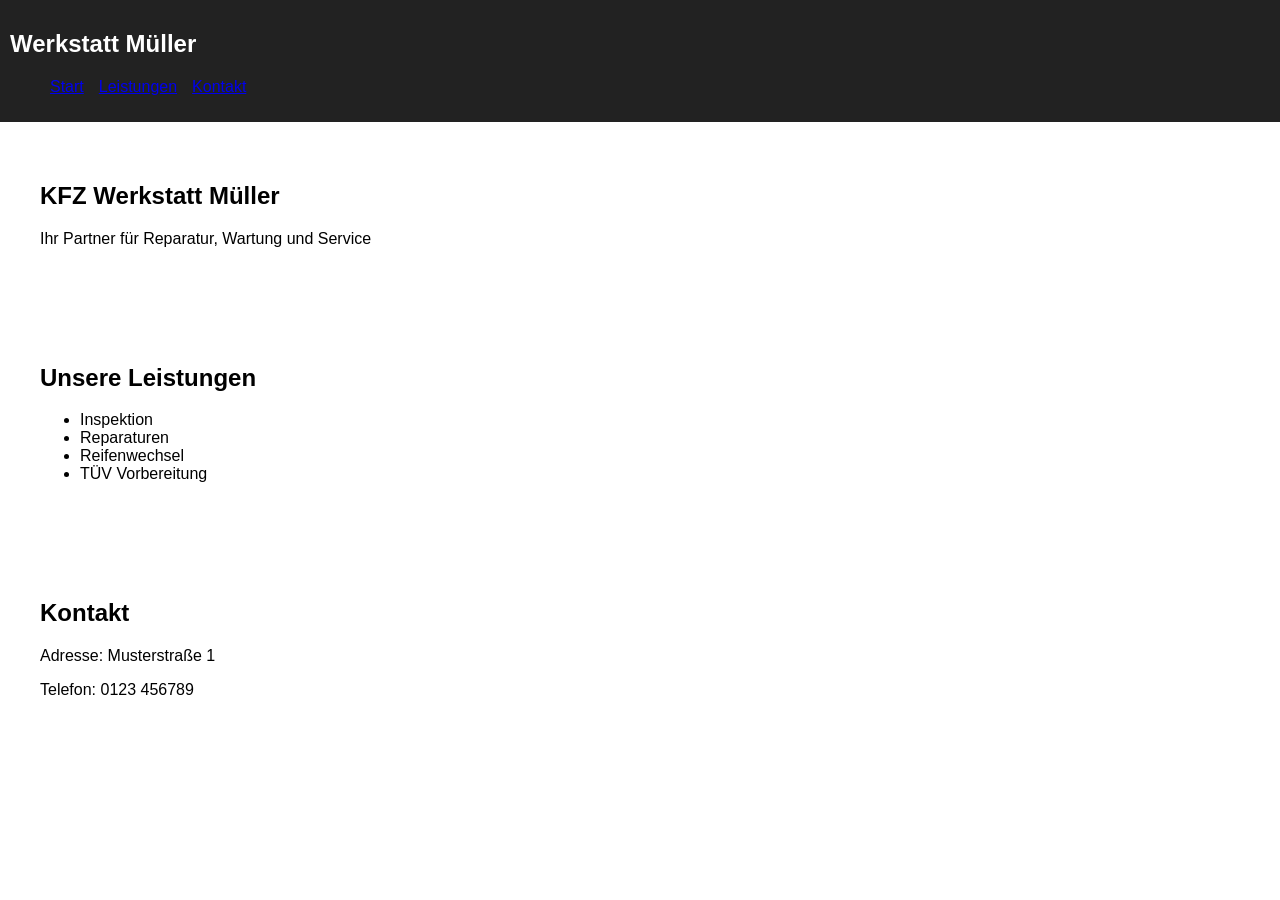
==== Index.HTML @ 5f13ccb9 "Grundstruktur erstellt" ====
<!DOCTYPE html>
<html lang="de">
<head>
    <meta charset="UTF-8">
    <meta name="viewport" content="width=device-width, initial-scale=1.0">
    <title>KFZ Werkstatt Müller</title>
    <link rel="stylesheet" href="css/style.css">
</head>

<body>

    <!-- Navigation -->
    <header>
        <nav>
            <h2>Werkstatt Müller</h2>
            <ul>
                <li><a href="#home">Start</a></li>
                <li><a href="#leistungen">Leistungen</a></li>
                <li><a href="#kontakt">Kontakt</a></li>
            </ul>
        </nav>
    </header>

    <!-- Startbereich -->
    <section id="home">
        <h1>KFZ Werkstatt Müller</h1>
        <p>Ihr Partner für Reparatur, Wartung und Service</p>
    </section>

    <!-- Leistungen -->
    <section id="leistungen">
        <h2>Unsere Leistungen</h2>
        <ul>
            <li>Inspektion</li>
            <li>Reparaturen</li>
            <li>Reifenwechsel</li>
            <li>TÜV Vorbereitung</li>
        </ul>
    </section>

    <!-- Kontakt -->
    <section id="kontakt">
        <h2>Kontakt</h2>
        <p>Adresse: Musterstraße 1</p>
        <p>Telefon: 0123 456789</p>
    </section>

    <script src="js/script.js"></script>
</body>
</html>
---- css/style.css ----
body {
    margin: 0;
    font-family: Arial, sans-serif;
}

header {
    background: #222;
    color: white;
    padding: 10px;
}

nav ul {
    list-style: none;
    display: flex;
    gap: 15px;
}

section {
    padding: 40px;
}
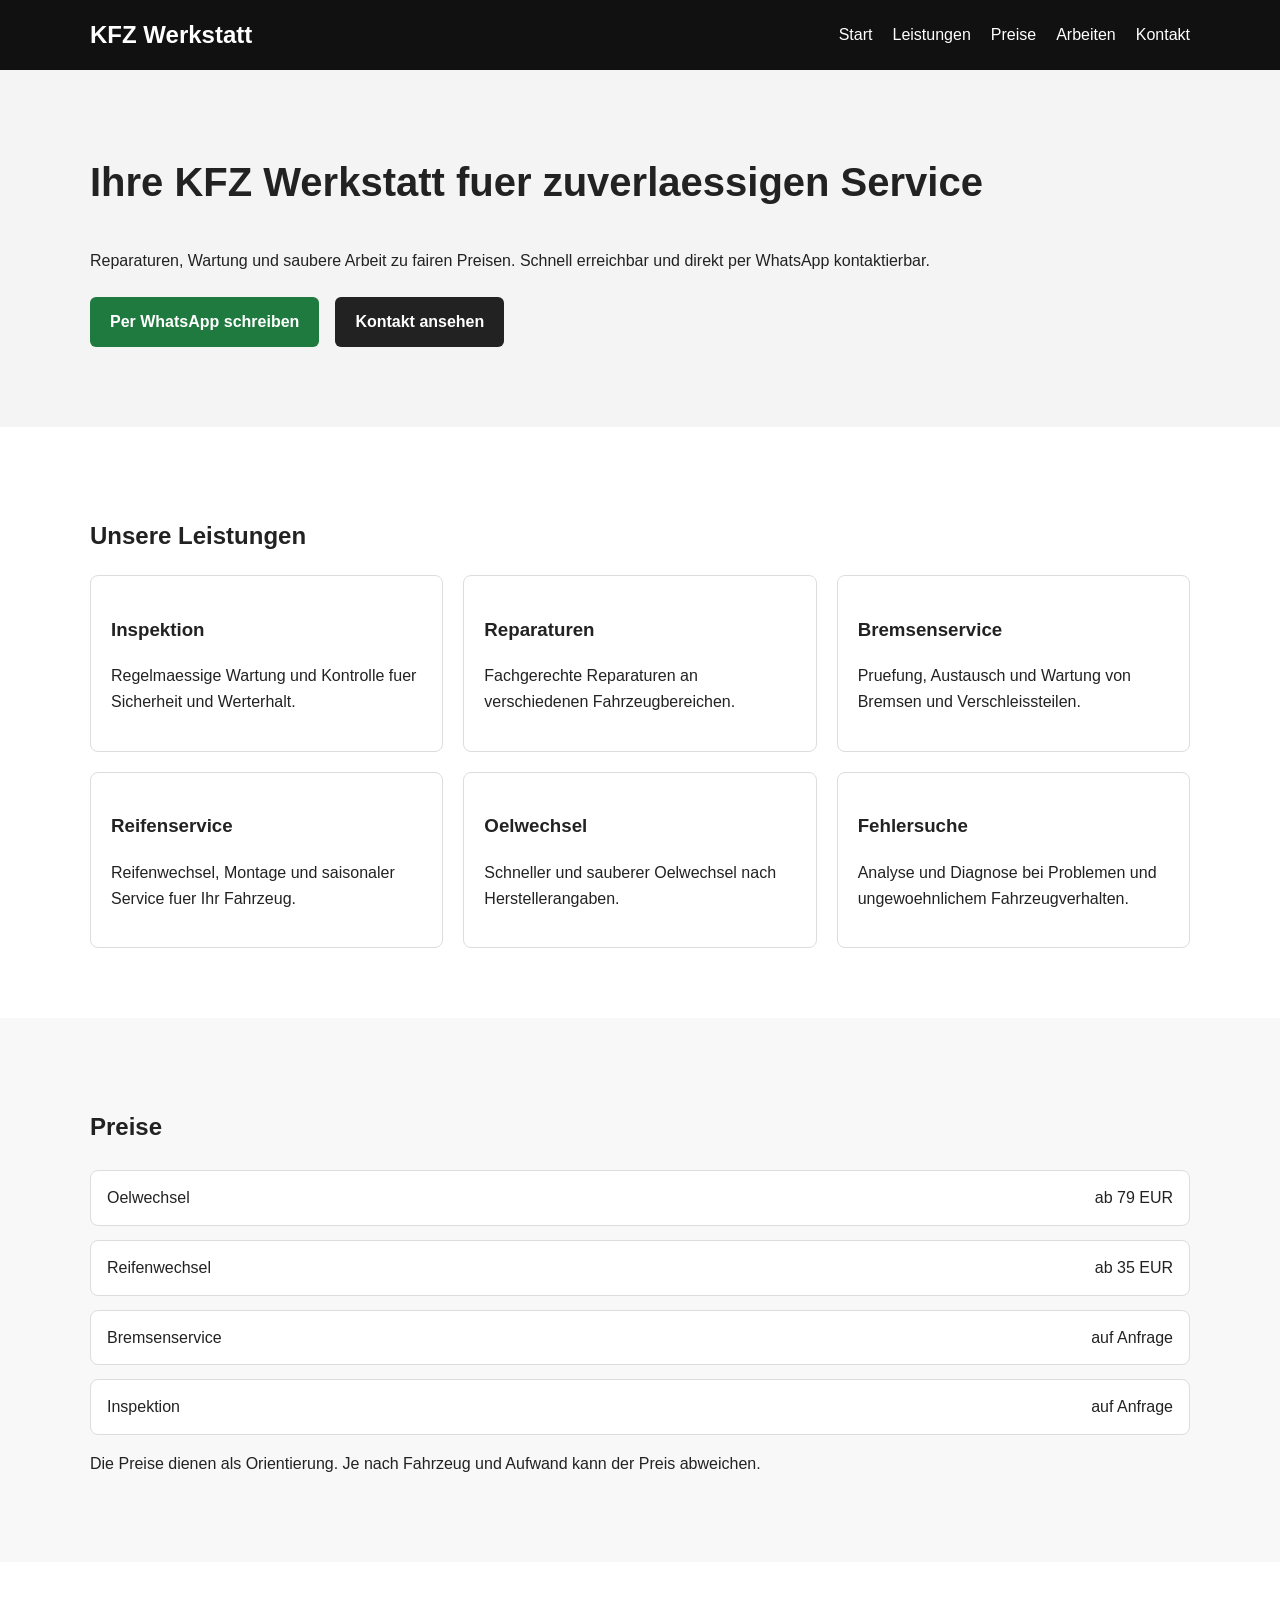
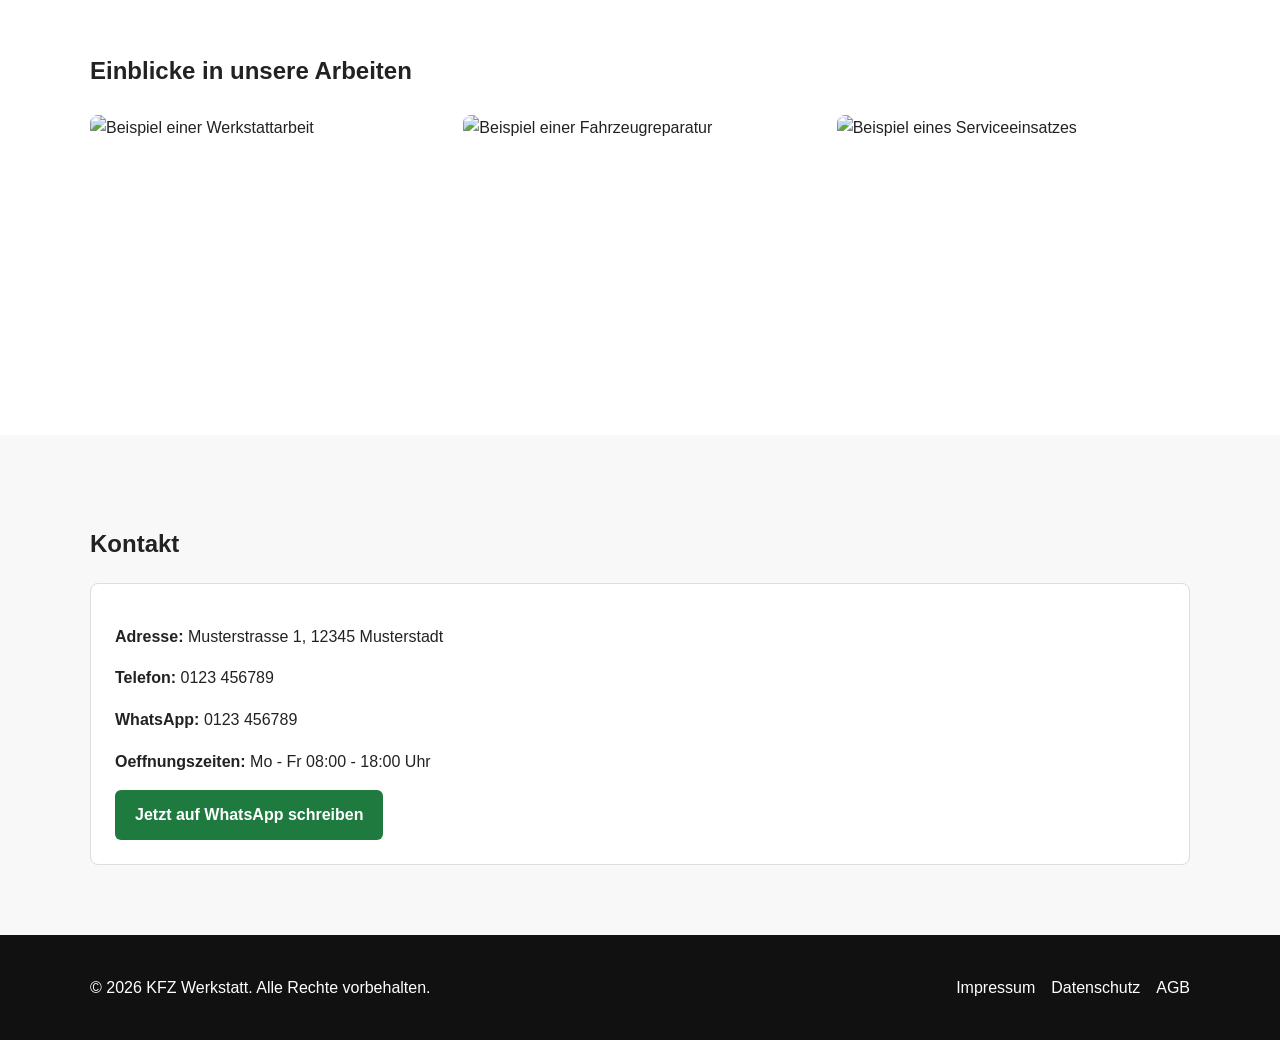
==== commit a38065bc: "Grundstruktur + Unterseiten hinzugefuegt" ====
--- a/Index.HTML
+++ b/Index.HTML
@@ -3,47 +3,154 @@
 <head>
     <meta charset="UTF-8">
     <meta name="viewport" content="width=device-width, initial-scale=1.0">
-    <title>KFZ Werkstatt Müller</title>
+    <title>KFZ Werkstatt</title>
+    <meta name="description" content="KFZ Werkstatt fuer Reparaturen, Wartung, Service und schnelle Kontaktaufnahme per WhatsApp.">
     <link rel="stylesheet" href="css/style.css">
 </head>
-
 <body>
 
-    <!-- Navigation -->
-    <header>
-        <nav>
-            <h2>Werkstatt Müller</h2>
-            <ul>
-                <li><a href="#home">Start</a></li>
-                <li><a href="#leistungen">Leistungen</a></li>
-                <li><a href="#kontakt">Kontakt</a></li>
-            </ul>
-        </nav>
+    <header class="site-header">
+        <div class="container header-content">
+            <div class="logo">
+                <a href="index.html">KFZ Werkstatt</a>
+            </div>
+
+            <nav class="main-nav">
+                <ul>
+                    <li><a href="#start">Start</a></li>
+                    <li><a href="#leistungen">Leistungen</a></li>
+                    <li><a href="#preise">Preise</a></li>
+                    <li><a href="#galerie">Arbeiten</a></li>
+                    <li><a href="#kontakt">Kontakt</a></li>
+                </ul>
+            </nav>
+        </div>
     </header>
 
-    <!-- Startbereich -->
-    <section id="home">
-        <h1>KFZ Werkstatt Müller</h1>
-        <p>Ihr Partner für Reparatur, Wartung und Service</p>
-    </section>
+    <main>
+        <section id="start" class="hero">
+            <div class="container">
+                <h1>Ihre KFZ Werkstatt fuer zuverlaessigen Service</h1>
+                <p>
+                    Reparaturen, Wartung und saubere Arbeit zu fairen Preisen.
+                    Schnell erreichbar und direkt per WhatsApp kontaktierbar.
+                </p>
 
-    <!-- Leistungen -->
-    <section id="leistungen">
-        <h2>Unsere Leistungen</h2>
-        <ul>
-            <li>Inspektion</li>
-            <li>Reparaturen</li>
-            <li>Reifenwechsel</li>
-            <li>TÜV Vorbereitung</li>
-        </ul>
-    </section>
+                <div class="hero-buttons">
+                    <a class="btn btn-primary" href="https://wa.me/491234567890" target="_blank" rel="noopener noreferrer">
+                        Per WhatsApp schreiben
+                    </a>
+                    <a class="btn btn-secondary" href="#kontakt">
+                        Kontakt ansehen
+                    </a>
+                </div>
+            </div>
+        </section>
 
-    <!-- Kontakt -->
-    <section id="kontakt">
-        <h2>Kontakt</h2>
-        <p>Adresse: Musterstraße 1</p>
-        <p>Telefon: 0123 456789</p>
-    </section>
+        <section id="leistungen" class="section">
+            <div class="container">
+                <h2>Unsere Leistungen</h2>
+                <div class="card-grid">
+                    <article class="card">
+                        <h3>Inspektion</h3>
+                        <p>Regelmaessige Wartung und Kontrolle fuer Sicherheit und Werterhalt.</p>
+                    </article>
+
+                    <article class="card">
+                        <h3>Reparaturen</h3>
+                        <p>Fachgerechte Reparaturen an verschiedenen Fahrzeugbereichen.</p>
+                    </article>
+
+                    <article class="card">
+                        <h3>Bremsenservice</h3>
+                        <p>Pruefung, Austausch und Wartung von Bremsen und Verschleissteilen.</p>
+                    </article>
+
+                    <article class="card">
+                        <h3>Reifenservice</h3>
+                        <p>Reifenwechsel, Montage und saisonaler Service fuer Ihr Fahrzeug.</p>
+                    </article>
+
+                    <article class="card">
+                        <h3>Oelwechsel</h3>
+                        <p>Schneller und sauberer Oelwechsel nach Herstellerangaben.</p>
+                    </article>
+
+                    <article class="card">
+                        <h3>Fehlersuche</h3>
+                        <p>Analyse und Diagnose bei Problemen und ungewoehnlichem Fahrzeugverhalten.</p>
+                    </article>
+                </div>
+            </div>
+        </section>
+
+        <section id="preise" class="section section-light">
+            <div class="container">
+                <h2>Preise</h2>
+                <div class="price-list">
+                    <div class="price-item">
+                        <span>Oelwechsel</span>
+                        <span>ab 79 EUR</span>
+                    </div>
+                    <div class="price-item">
+                        <span>Reifenwechsel</span>
+                        <span>ab 35 EUR</span>
+                    </div>
+                    <div class="price-item">
+                        <span>Bremsenservice</span>
+                        <span>auf Anfrage</span>
+                    </div>
+                    <div class="price-item">
+                        <span>Inspektion</span>
+                        <span>auf Anfrage</span>
+                    </div>
+                </div>
+                <p class="price-note">
+                    Die Preise dienen als Orientierung. Je nach Fahrzeug und Aufwand kann der Preis abweichen.
+                </p>
+            </div>
+        </section>
+
+        <section id="galerie" class="section">
+            <div class="container">
+                <h2>Einblicke in unsere Arbeiten</h2>
+                <div class="gallery-grid">
+                    <img src="images/arbeiten/arbeit1.jpg" alt="Beispiel einer Werkstattarbeit">
+                    <img src="images/arbeiten/arbeit2.jpg" alt="Beispiel einer Fahrzeugreparatur">
+                    <img src="images/arbeiten/arbeit3.jpg" alt="Beispiel eines Serviceeinsatzes">
+                </div>
+            </div>
+        </section>
+
+        <section id="kontakt" class="section section-light">
+            <div class="container">
+                <h2>Kontakt</h2>
+                <div class="contact-box">
+                    <p><strong>Adresse:</strong> Musterstrasse 1, 12345 Musterstadt</p>
+                    <p><strong>Telefon:</strong> 0123 456789</p>
+                    <p><strong>WhatsApp:</strong> 0123 456789</p>
+                    <p><strong>Oeffnungszeiten:</strong> Mo - Fr 08:00 - 18:00 Uhr</p>
+
+                    <a class="btn btn-primary" href="https://wa.me/491234567890" target="_blank" rel="noopener noreferrer">
+                        Jetzt auf WhatsApp schreiben
+                    </a>
+                </div>
+            </div>
+        </section>
+    </main>
+
+    <footer class="site-footer">
+        <div class="container footer-content">
+            <p>&copy; 2026 KFZ Werkstatt. Alle Rechte vorbehalten.</p>
+            <nav>
+                <ul>
+                    <li><a href="impressum.html">Impressum</a></li>
+                    <li><a href="datenschutz.html">Datenschutz</a></li>
+                    <li><a href="agb.html">AGB</a></li>
+                </ul>
+            </nav>
+        </div>
+    </footer>
 
     <script src="js/script.js"></script>
 </body>
--- a/css/style.css
+++ b/css/style.css
@@ -1,20 +1,212 @@
+* {
+    box-sizing: border-box;
+}
+
 body {
     margin: 0;
     font-family: Arial, sans-serif;
-}
-
-header {
-    background: #222;
-    color: white;
-    padding: 10px;
-}
-
-nav ul {
+    line-height: 1.6;
+    color: #222;
+    background-color: #ffffff;
+}
+
+img {
+    max-width: 100%;
+    display: block;
+}
+
+a {
+    text-decoration: none;
+    color: inherit;
+}
+
+.container {
+    width: min(1100px, 90%);
+    margin: 0 auto;
+}
+
+.site-header {
+    background-color: #111;
+    color: #fff;
+    padding: 16px 0;
+}
+
+.header-content {
+    display: flex;
+    justify-content: space-between;
+    align-items: center;
+    gap: 24px;
+}
+
+.logo a {
+    font-size: 1.5rem;
+    font-weight: bold;
+    color: #fff;
+}
+
+.main-nav ul {
+    display: flex;
+    gap: 20px;
     list-style: none;
-    display: flex;
-    gap: 15px;
-}
-
-section {
-    padding: 40px;
+    margin: 0;
+    padding: 0;
+}
+
+.main-nav a {
+    color: #fff;
+}
+
+.hero {
+    padding: 80px 0;
+    background-color: #f4f4f4;
+}
+
+.hero h1 {
+    font-size: 2.5rem;
+    margin-top: 0;
+}
+
+.hero-buttons {
+    display: flex;
+    gap: 16px;
+    margin-top: 24px;
+    flex-wrap: wrap;
+}
+
+.btn {
+    display: inline-block;
+    padding: 12px 20px;
+    border-radius: 6px;
+    font-weight: bold;
+}
+
+.btn-primary {
+    background-color: #1f7a3f;
+    color: #fff;
+}
+
+.btn-secondary {
+    background-color: #222;
+    color: #fff;
+}
+
+.section {
+    padding: 70px 0;
+}
+
+.section-light {
+    background-color: #f8f8f8;
+}
+
+.card-grid {
+    display: grid;
+    grid-template-columns: repeat(3, 1fr);
+    gap: 20px;
+}
+
+.card {
+    background-color: #fff;
+    border: 1px solid #ddd;
+    padding: 20px;
+    border-radius: 8px;
+}
+
+.price-list {
+    display: flex;
+    flex-direction: column;
+    gap: 14px;
+    margin-top: 24px;
+}
+
+.price-item {
+    display: flex;
+    justify-content: space-between;
+    gap: 20px;
+    padding: 14px 16px;
+    background-color: #fff;
+    border: 1px solid #ddd;
+    border-radius: 8px;
+}
+
+.price-note {
+    margin-top: 16px;
+}
+
+.gallery-grid {
+    display: grid;
+    grid-template-columns: repeat(3, 1fr);
+    gap: 20px;
+    margin-top: 24px;
+}
+
+.gallery-grid img {
+    border-radius: 8px;
+    height: 250px;
+    object-fit: cover;
+}
+
+.contact-box {
+    background-color: #fff;
+    border: 1px solid #ddd;
+    border-radius: 8px;
+    padding: 24px;
+}
+
+.site-footer {
+    background-color: #111;
+    color: #fff;
+    padding: 24px 0;
+}
+
+.footer-content {
+    display: flex;
+    justify-content: space-between;
+    align-items: center;
+    gap: 20px;
+    flex-wrap: wrap;
+}
+
+.site-footer ul {
+    display: flex;
+    list-style: none;
+    gap: 16px;
+    margin: 0;
+    padding: 0;
+}
+
+.site-footer a {
+    color: #fff;
+}
+
+@media (max-width: 900px) {
+    .card-grid,
+    .gallery-grid {
+        grid-template-columns: 1fr 1fr;
+    }
+
+    .header-content {
+        flex-direction: column;
+        align-items: flex-start;
+    }
+}
+
+@media (max-width: 600px) {
+    .card-grid,
+    .gallery-grid {
+        grid-template-columns: 1fr;
+    }
+
+    .main-nav ul {
+        flex-direction: column;
+        gap: 10px;
+    }
+
+    .hero h1 {
+        font-size: 2rem;
+    }
+
+    .price-item {
+        flex-direction: column;
+        align-items: flex-start;
+    }
 }
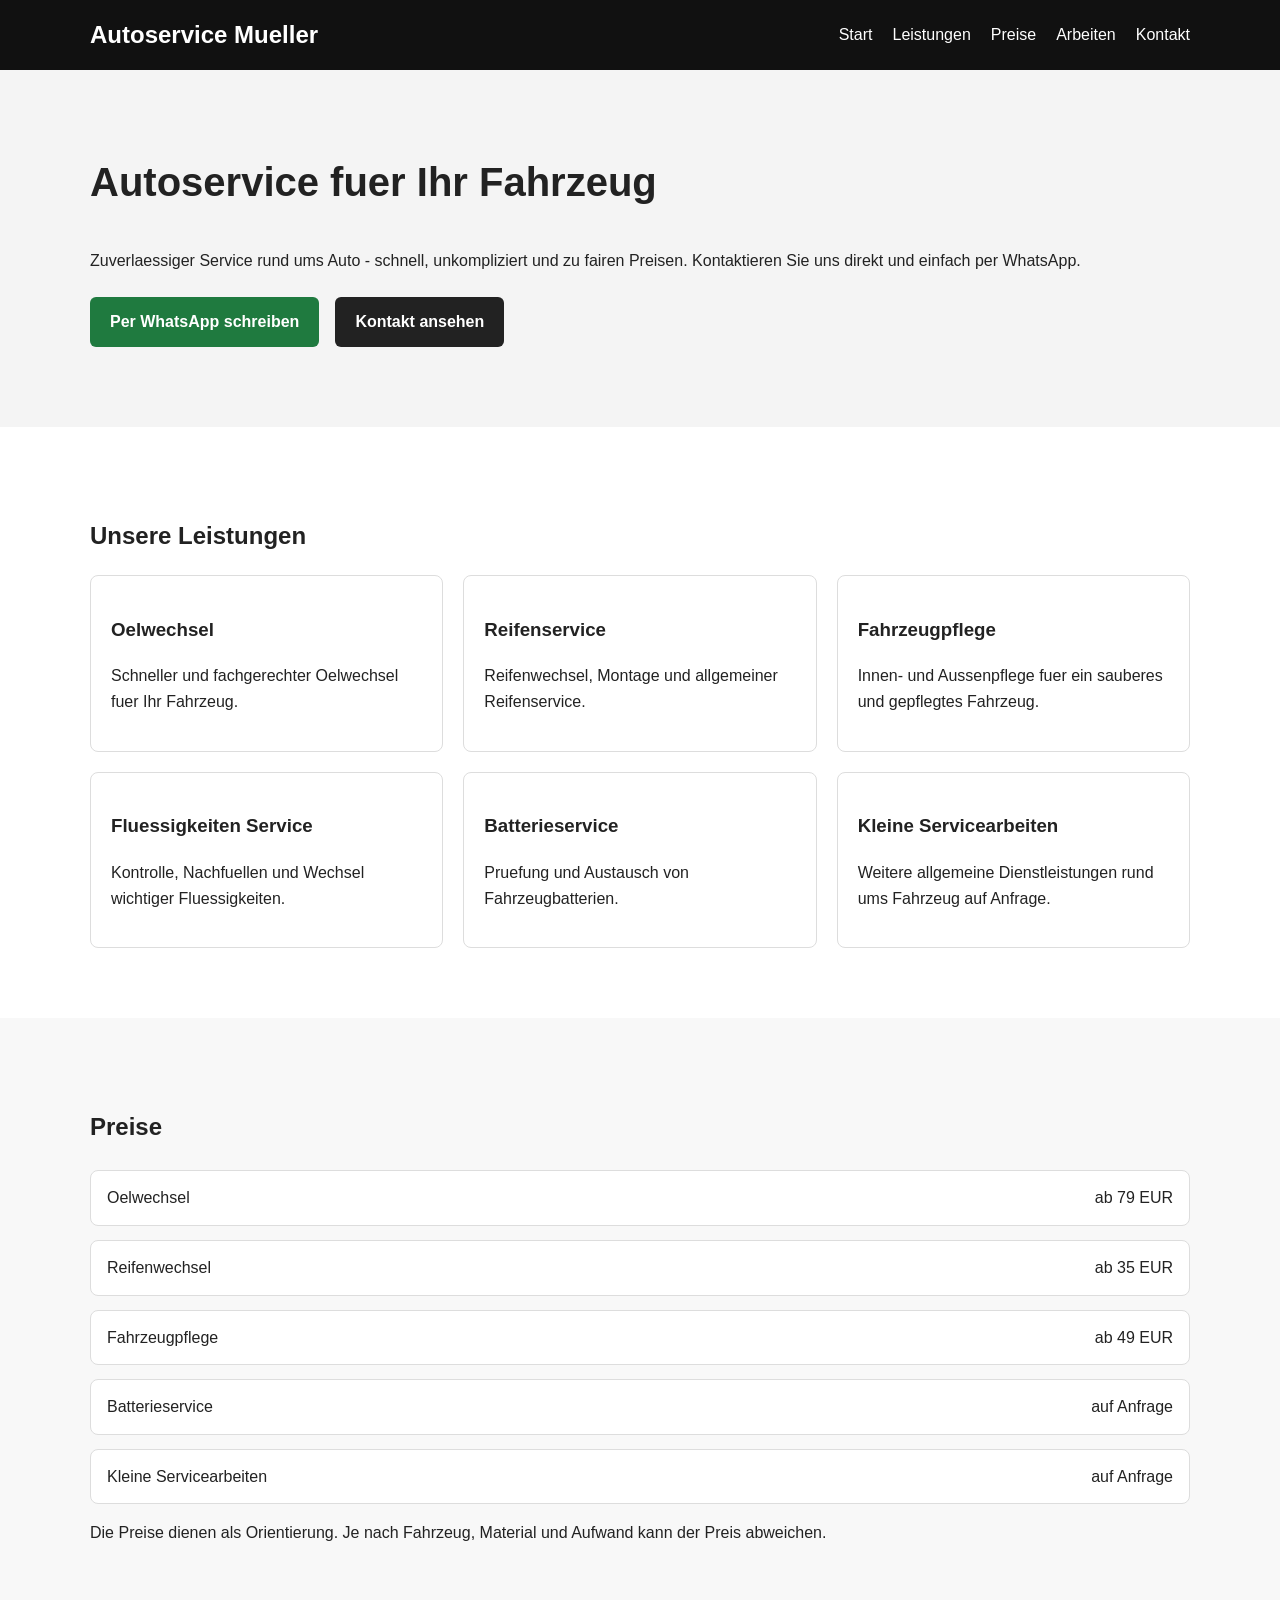
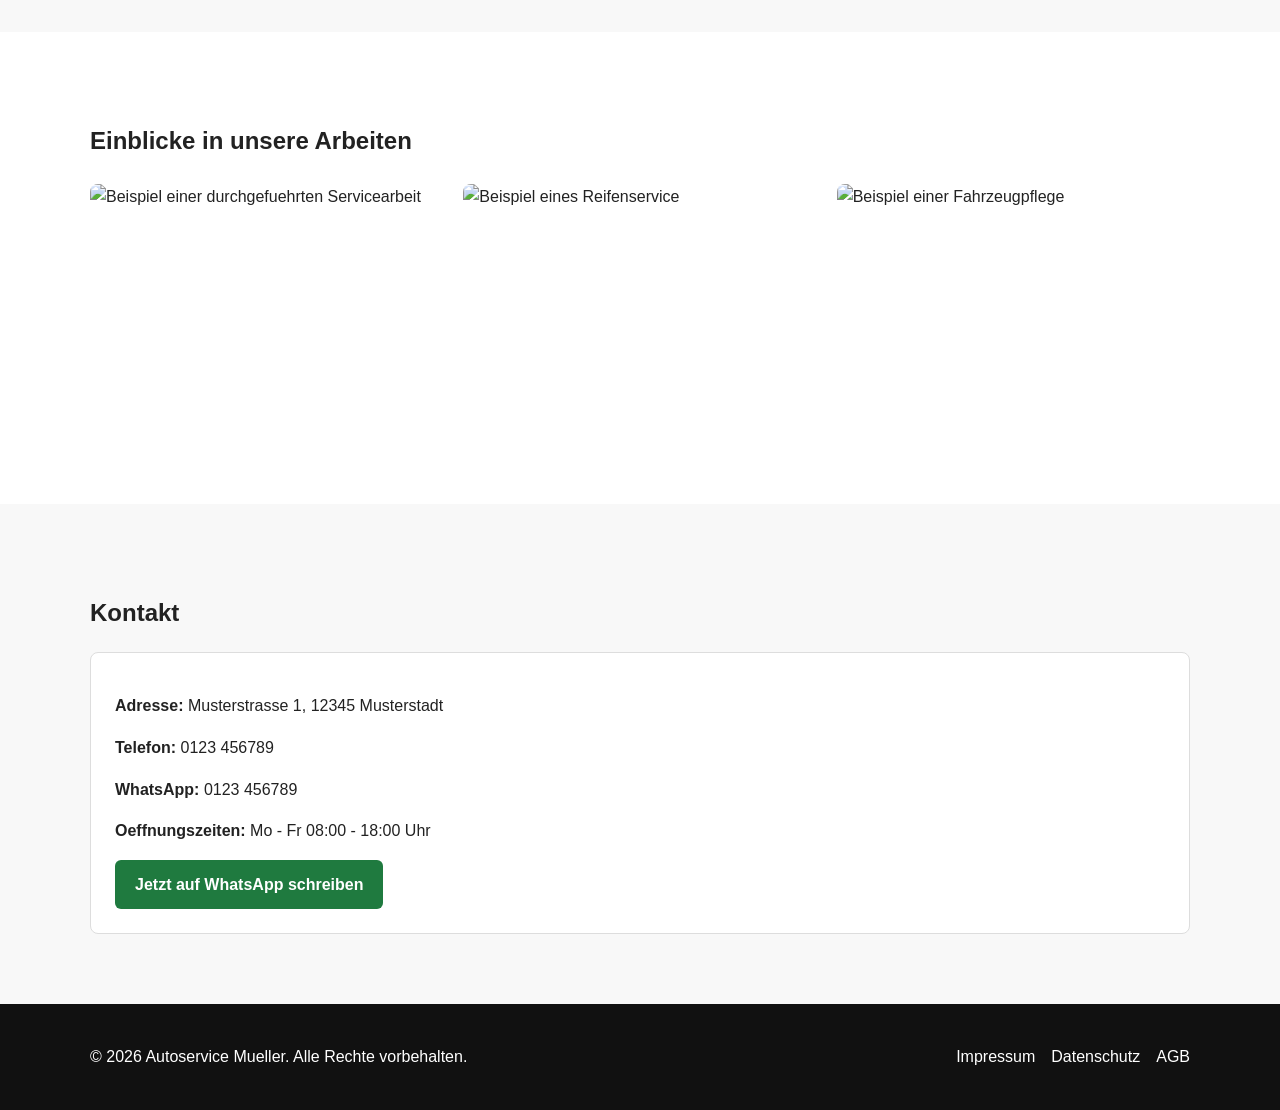
==== commit 63b16672: "autoservice inhalte angepasst" ====
--- a/Index.HTML
+++ b/Index.HTML
@@ -3,8 +3,8 @@
 <head>
     <meta charset="UTF-8">
     <meta name="viewport" content="width=device-width, initial-scale=1.0">
-    <title>KFZ Werkstatt</title>
-    <meta name="description" content="KFZ Werkstatt fuer Reparaturen, Wartung, Service und schnelle Kontaktaufnahme per WhatsApp.">
+    <title>Autoservice Mueller</title>
+    <meta name="description" content="Autoservice fuer Reifenservice, Oelwechsel, Fahrzeugpflege und weitere Dienstleistungen rund ums Auto. Schnelle Kontaktaufnahme per WhatsApp.">
     <link rel="stylesheet" href="css/style.css">
 </head>
 <body>
@@ -12,7 +12,7 @@
     <header class="site-header">
         <div class="container header-content">
             <div class="logo">
-                <a href="index.html">KFZ Werkstatt</a>
+                <a href="index.html">Autoservice Mueller</a>
             </div>
 
             <nav class="main-nav">
@@ -30,10 +30,10 @@
     <main>
         <section id="start" class="hero">
             <div class="container">
-                <h1>Ihre KFZ Werkstatt fuer zuverlaessigen Service</h1>
+                <h1>Autoservice fuer Ihr Fahrzeug</h1>
                 <p>
-                    Reparaturen, Wartung und saubere Arbeit zu fairen Preisen.
-                    Schnell erreichbar und direkt per WhatsApp kontaktierbar.
+                    Zuverlaessiger Service rund ums Auto - schnell, unkompliziert und zu fairen Preisen.
+                    Kontaktieren Sie uns direkt und einfach per WhatsApp.
                 </p>
 
                 <div class="hero-buttons">
@@ -52,33 +52,33 @@
                 <h2>Unsere Leistungen</h2>
                 <div class="card-grid">
                     <article class="card">
-                        <h3>Inspektion</h3>
-                        <p>Regelmaessige Wartung und Kontrolle fuer Sicherheit und Werterhalt.</p>
-                    </article>
-
-                    <article class="card">
-                        <h3>Reparaturen</h3>
-                        <p>Fachgerechte Reparaturen an verschiedenen Fahrzeugbereichen.</p>
-                    </article>
-
-                    <article class="card">
-                        <h3>Bremsenservice</h3>
-                        <p>Pruefung, Austausch und Wartung von Bremsen und Verschleissteilen.</p>
+                        <h3>Oelwechsel</h3>
+                        <p>Schneller und fachgerechter Oelwechsel fuer Ihr Fahrzeug.</p>
                     </article>
 
                     <article class="card">
                         <h3>Reifenservice</h3>
-                        <p>Reifenwechsel, Montage und saisonaler Service fuer Ihr Fahrzeug.</p>
+                        <p>Reifenwechsel, Montage und allgemeiner Reifenservice.</p>
                     </article>
 
                     <article class="card">
-                        <h3>Oelwechsel</h3>
-                        <p>Schneller und sauberer Oelwechsel nach Herstellerangaben.</p>
+                        <h3>Fahrzeugpflege</h3>
+                        <p>Innen- und Aussenpflege fuer ein sauberes und gepflegtes Fahrzeug.</p>
                     </article>
 
                     <article class="card">
-                        <h3>Fehlersuche</h3>
-                        <p>Analyse und Diagnose bei Problemen und ungewoehnlichem Fahrzeugverhalten.</p>
+                        <h3>Fluessigkeiten Service</h3>
+                        <p>Kontrolle, Nachfuellen und Wechsel wichtiger Fluessigkeiten.</p>
+                    </article>
+
+                    <article class="card">
+                        <h3>Batterieservice</h3>
+                        <p>Pruefung und Austausch von Fahrzeugbatterien.</p>
+                    </article>
+
+                    <article class="card">
+                        <h3>Kleine Servicearbeiten</h3>
+                        <p>Weitere allgemeine Dienstleistungen rund ums Fahrzeug auf Anfrage.</p>
                     </article>
                 </div>
             </div>
@@ -97,16 +97,20 @@
                         <span>ab 35 EUR</span>
                     </div>
                     <div class="price-item">
-                        <span>Bremsenservice</span>
+                        <span>Fahrzeugpflege</span>
+                        <span>ab 49 EUR</span>
+                    </div>
+                    <div class="price-item">
+                        <span>Batterieservice</span>
                         <span>auf Anfrage</span>
                     </div>
                     <div class="price-item">
-                        <span>Inspektion</span>
+                        <span>Kleine Servicearbeiten</span>
                         <span>auf Anfrage</span>
                     </div>
                 </div>
                 <p class="price-note">
-                    Die Preise dienen als Orientierung. Je nach Fahrzeug und Aufwand kann der Preis abweichen.
+                    Die Preise dienen als Orientierung. Je nach Fahrzeug, Material und Aufwand kann der Preis abweichen.
                 </p>
             </div>
         </section>
@@ -115,9 +119,9 @@
             <div class="container">
                 <h2>Einblicke in unsere Arbeiten</h2>
                 <div class="gallery-grid">
-                    <img src="images/arbeiten/arbeit1.jpg" alt="Beispiel einer Werkstattarbeit">
-                    <img src="images/arbeiten/arbeit2.jpg" alt="Beispiel einer Fahrzeugreparatur">
-                    <img src="images/arbeiten/arbeit3.jpg" alt="Beispiel eines Serviceeinsatzes">
+                    <img src="images/arbeiten/arbeit1.jpg" alt="Beispiel einer durchgefuehrten Servicearbeit">
+                    <img src="images/arbeiten/arbeit2.jpg" alt="Beispiel eines Reifenservice">
+                    <img src="images/arbeiten/arbeit3.jpg" alt="Beispiel einer Fahrzeugpflege">
                 </div>
             </div>
         </section>
@@ -141,7 +145,7 @@
 
     <footer class="site-footer">
         <div class="container footer-content">
-            <p>&copy; 2026 KFZ Werkstatt. Alle Rechte vorbehalten.</p>
+            <p>&copy; 2026 Autoservice Mueller. Alle Rechte vorbehalten.</p>
             <nav>
                 <ul>
                     <li><a href="impressum.html">Impressum</a></li>
